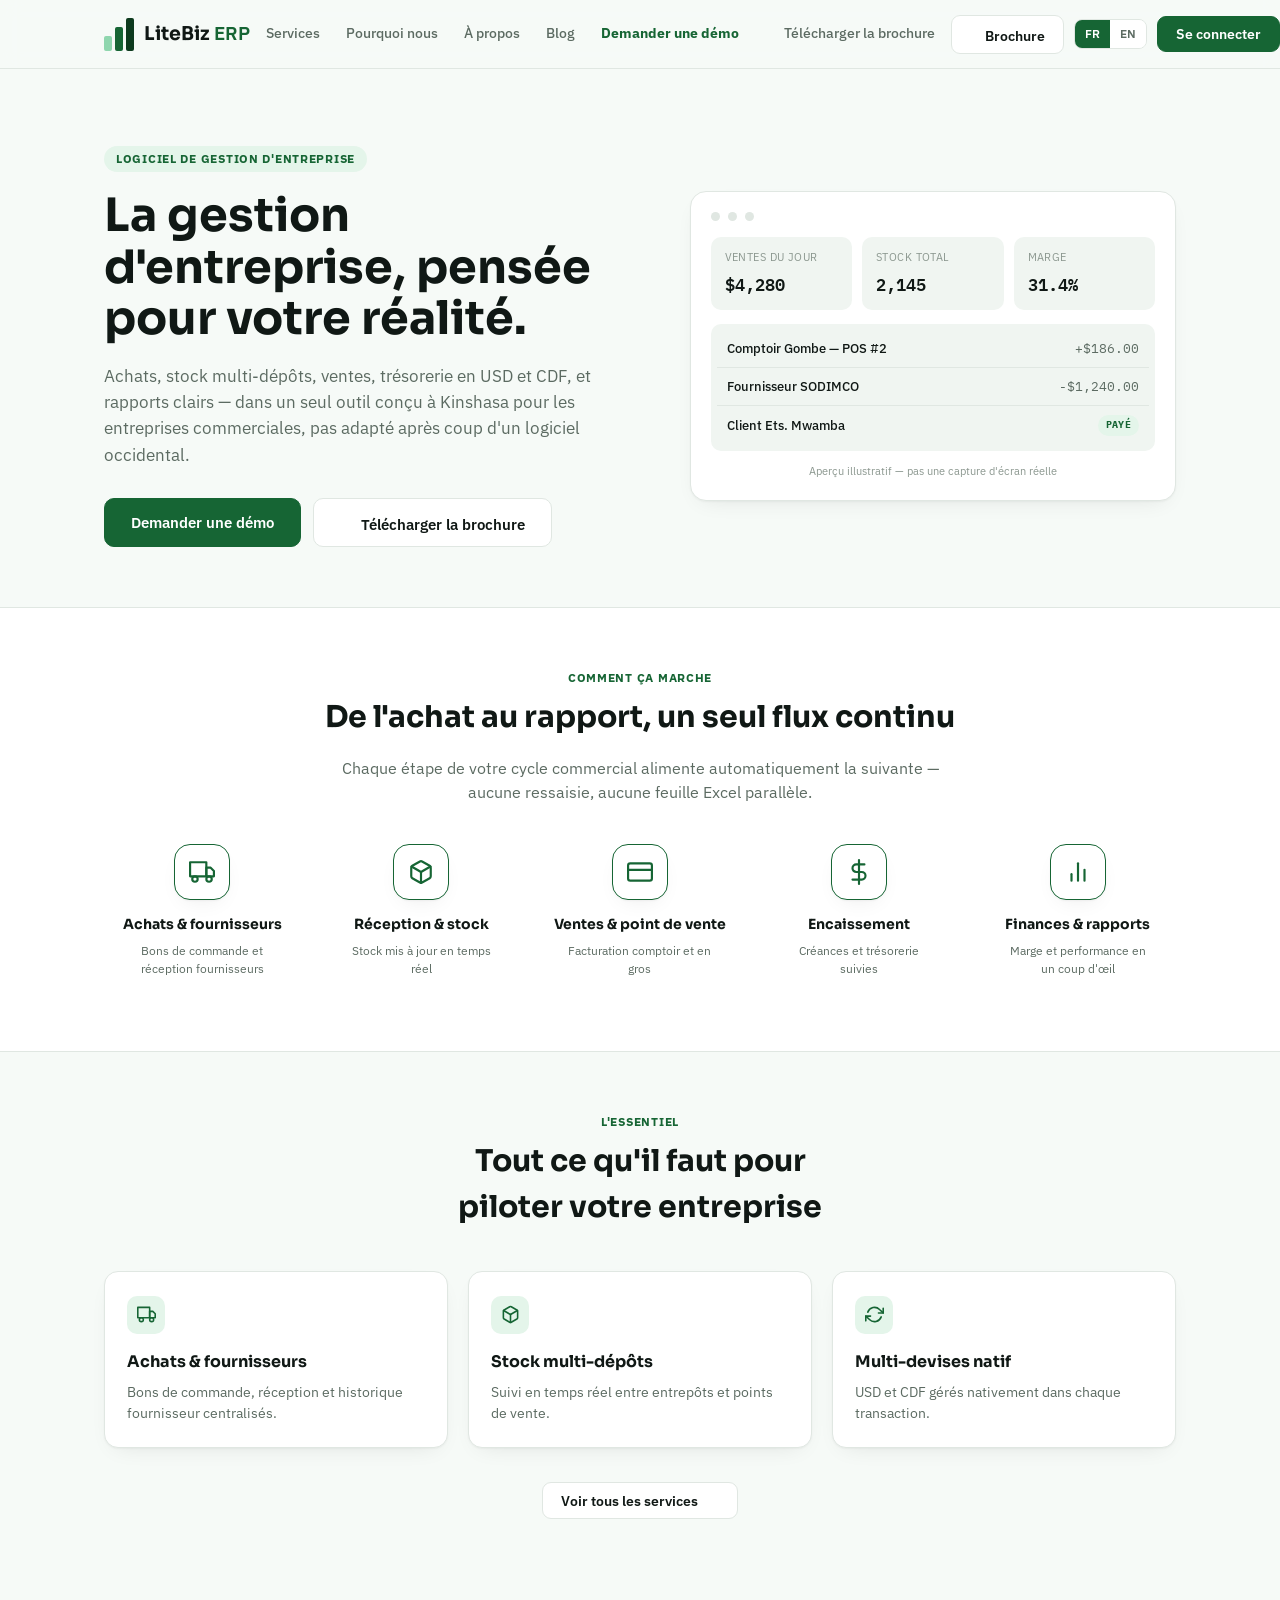
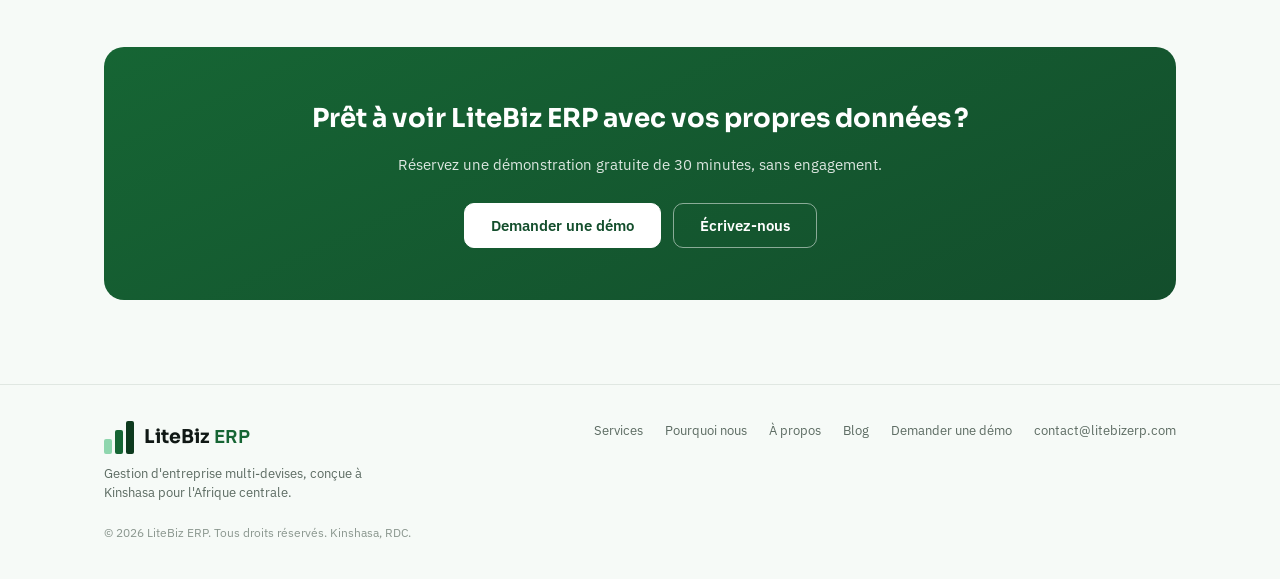
==== index.html @ e2a2ffe8 "Add files via upload" ====
<!doctype html>
<html lang="fr" id="htmlRoot">
<head>
<meta charset="utf-8">
<meta name="viewport" content="width=device-width, initial-scale=1">
<title data-title-fr="LiteBiz ERP — Gestion d'entreprise multi-devises pour l'Afrique centrale" data-title-en="LiteBiz ERP — Multi-Currency Business Management for Central Africa">LiteBiz ERP — Gestion d'entreprise multi-devises pour l'Afrique centrale</title>
<meta name="description" content="LiteBiz ERP réunit achats, stock, ventes, finances multi-devises et rapports dans un seul outil conçu pour les entreprises commerciales d'Afrique centrale.">
<link rel="preconnect" href="https://fonts.googleapis.com">
<link rel="preconnect" href="https://fonts.gstatic.com" crossorigin>
<link rel="stylesheet" href="https://fonts.googleapis.com/css2?family=Sora:wght@600;700;800&family=IBM+Plex+Sans:wght@400;500;600&family=IBM+Plex+Mono:wght@500;600&display=swap">
<link rel="stylesheet" href="styles.css">
<script>window.PAGE_TITLE={fr:"LiteBiz ERP — Gestion d'entreprise multi-devises pour l'Afrique centrale",en:"LiteBiz ERP — Multi-Currency Business Management for Central Africa"};</script>
</head>
<body>
<header>
  <div class="wrap header-inner">
    <a href="index.html" class="logo "><span class="logo-mark"><i></i><i></i><i></i></span><span class="logo-word">LiteBiz<b>ERP</b></span></a>
    <nav class="main-nav" id="mainNav">
      <a href="services.html" class="nav-link"><span data-lang="fr">Services</span><span data-lang="en">Services</span></a>
      <a href="why-us.html" class="nav-link"><span data-lang="fr">Pourquoi nous</span><span data-lang="en">Why us</span></a>
      <a href="about.html" class="nav-link"><span data-lang="fr">À propos</span><span data-lang="en">About</span></a>
      <a href="blog.html" class="nav-link"><span data-lang="fr">Blog</span><span data-lang="en">Blog</span></a>
      <a href="demo.html" class="nav-link nav-demo"><span data-lang="fr">Demander une démo</span><span data-lang="en">Request a demo</span></a>
      <a href="assets/LiteBiz-ERP-Brochure-FR.pdf" data-lang="fr" class="nav-link" download><svg viewBox="0 0 24 24" width="14" height="14" fill="none" stroke-width="2" stroke-linecap="round" stroke-linejoin="round"><path d="M21 15v4a2 2 0 0 1-2 2H5a2 2 0 0 1-2-2v-4"/><polyline points="7 10 12 15 17 10"/><line x1="12" y1="15" x2="12" y2="3"/></svg> Télécharger la brochure</a>
      <a href="assets/LiteBiz-ERP-Brochure-EN.pdf" data-lang="en" class="nav-link" download><svg viewBox="0 0 24 24" width="14" height="14" fill="none" stroke-width="2" stroke-linecap="round" stroke-linejoin="round"><path d="M21 15v4a2 2 0 0 1-2 2H5a2 2 0 0 1-2-2v-4"/><polyline points="7 10 12 15 17 10"/><line x1="12" y1="15" x2="12" y2="3"/></svg> Download brochure</a>
    </nav>
    <div class="header-actions">
      <a href="assets/LiteBiz-ERP-Brochure-FR.pdf" data-lang="fr" class="btn brochure-btn" download title="Télécharger la brochure PDF"><svg viewBox="0 0 24 24" width="15" height="15" fill="none" stroke-width="2" stroke-linecap="round" stroke-linejoin="round"><path d="M21 15v4a2 2 0 0 1-2 2H5a2 2 0 0 1-2-2v-4"/><polyline points="7 10 12 15 17 10"/><line x1="12" y1="15" x2="12" y2="3"/></svg><span>Brochure</span></a>
      <a href="assets/LiteBiz-ERP-Brochure-EN.pdf" data-lang="en" class="btn brochure-btn" download title="Download PDF brochure"><svg viewBox="0 0 24 24" width="15" height="15" fill="none" stroke-width="2" stroke-linecap="round" stroke-linejoin="round"><path d="M21 15v4a2 2 0 0 1-2 2H5a2 2 0 0 1-2-2v-4"/><polyline points="7 10 12 15 17 10"/><line x1="12" y1="15" x2="12" y2="3"/></svg><span>Brochure</span></a>
      <div class="lang-toggle">
        <button id="langFrBtn" onclick="setLang('fr')">FR</button>
        <button id="langEnBtn" onclick="setLang('en')">EN</button>
      </div>
      <a href="https://app.litebizerp.com/login" class="btn btn-primary">
        <span data-lang="fr">Se connecter</span><span data-lang="en">Log in</span>
      </a>
      <button class="menu-btn" id="menuBtn" onclick="toggleMenu()" aria-label="Menu">
        <svg viewBox="0 0 24 24" fill="none" stroke-width="2" stroke-linecap="round"><line x1="3" y1="6" x2="21" y2="6"/><line x1="3" y1="12" x2="21" y2="12"/><line x1="3" y1="18" x2="21" y2="18"/></svg>
      </button>
    </div>
  </div>
</header>
<section class="hero">
  <div class="wrap hero-grid">
    <div>
      <span class="eyebrow"><span data-lang="fr">Logiciel de gestion d'entreprise</span><span data-lang="en">Business management software</span></span>
      <h1><span data-lang="fr">La gestion d'entreprise, pensée pour votre réalité.</span><span data-lang="en">Business management, built for how you actually work.</span></h1>
      <p class="lead">
        <span data-lang="fr">Achats, stock multi-dépôts, ventes, trésorerie en USD et CDF, et rapports clairs — dans un seul outil conçu à Kinshasa pour les entreprises commerciales, pas adapté après coup d'un logiciel occidental.</span>
        <span data-lang="en">Purchasing, multi-location stock, sales, USD/CDF cash flow and clear reporting — in one tool built in Kinshasa for trading businesses, not retrofitted from Western software.</span>
      </p>
      <div class="hero-ctas">
        <a href="demo.html" class="btn btn-primary btn-lg"><span data-lang="fr">Demander une démo</span><span data-lang="en">Request a demo</span></a>
        <a href="assets/LiteBiz-ERP-Brochure-FR.pdf" data-lang="fr" class="btn btn-lg" download><svg viewBox="0 0 24 24" width="17" height="17" fill="none" stroke-width="2" stroke-linecap="round" stroke-linejoin="round"><path d="M21 15v4a2 2 0 0 1-2 2H5a2 2 0 0 1-2-2v-4"/><polyline points="7 10 12 15 17 10"/><line x1="12" y1="15" x2="12" y2="3"/></svg> Télécharger la brochure</a>
        <a href="assets/LiteBiz-ERP-Brochure-EN.pdf" data-lang="en" class="btn btn-lg" download><svg viewBox="0 0 24 24" width="17" height="17" fill="none" stroke-width="2" stroke-linecap="round" stroke-linejoin="round"><path d="M21 15v4a2 2 0 0 1-2 2H5a2 2 0 0 1-2-2v-4"/><polyline points="7 10 12 15 17 10"/><line x1="12" y1="15" x2="12" y2="3"/></svg> Download brochure</a>
      </div>
    </div>
    <div class="panel">
      <div class="panel-topbar"><span class="panel-dot"></span><span class="panel-dot"></span><span class="panel-dot"></span></div>
      <div class="panel-stats">
        <div class="panel-stat"><div class="label"><span data-lang="fr">Ventes du jour</span><span data-lang="en">Today's sales</span></div><div class="value">$4,280</div></div>
        <div class="panel-stat"><div class="label"><span data-lang="fr">Stock total</span><span data-lang="en">Total stock</span></div><div class="value">2,145</div></div>
        <div class="panel-stat"><div class="label"><span data-lang="fr">Marge</span><span data-lang="en">Margin</span></div><div class="value">31.4%</div></div>
      </div>
      <div class="panel-rows">
        <div class="panel-row"><span class="name">Comptoir Gombe — POS #2</span><span class="amt">+$186.00</span></div>
        <div class="panel-row"><span class="name">Fournisseur SODIMCO</span><span class="amt">-$1,240.00</span></div>
        <div class="panel-row"><span class="name">Client Ets. Mwamba</span><span class="amt pill ok">Payé</span></div>
      </div>
      <div class="panel-caption"><span data-lang="fr">Aperçu illustratif — pas une capture d'écran réelle</span><span data-lang="en">Illustrative preview — not an actual screenshot</span></div>
    </div>
  </div>
</section>
<section style="background:var(--surface);border-block:1px solid var(--border);">
  <div class="wrap">
    <div class="section-head center">
      <div class="section-eyebrow"><span data-lang="fr">Comment ça marche</span><span data-lang="en">How it works</span></div>
      <h2><span data-lang="fr">De l'achat au rapport, un seul flux continu</span><span data-lang="en">From purchase to report, one continuous flow</span></h2>
      <p><span data-lang="fr">Chaque étape de votre cycle commercial alimente automatiquement la suivante — aucune ressaisie, aucune feuille Excel parallèle.</span><span data-lang="en">Every step of your trading cycle feeds the next automatically — no re-keying, no parallel spreadsheet.</span></p>
    </div>
    <div class="flow">
      <div class="flow-step">
      <div class="flow-badge"><svg viewBox="0 0 24 24" width="24" height="24" fill="none" stroke-width="2" stroke-linecap="round" stroke-linejoin="round"><rect x="1" y="3" width="15" height="13"/><polygon points="16 8 20 8 23 11 23 16 16 16 16 8"/><circle cx="5.5" cy="18.5" r="2.5"/><circle cx="18.5" cy="18.5" r="2.5"/></svg></div>
      <h4><span data-lang="fr">Achats &amp; fournisseurs</span><span data-lang="en">Purchasing &amp; suppliers</span></h4>
      <p><span data-lang="fr">Bons de commande et réception fournisseurs</span><span data-lang="en">Purchase orders and supplier receiving</span></p>
    </div><div class="flow-arrow"><svg viewBox="0 0 24 24" width="22" height="22" fill="none" stroke-width="2" stroke-linecap="round" stroke-linejoin="round"><line x1="5" y1="12" x2="19" y2="12"/><polyline points="12 5 19 12 12 19"/></svg></div><div class="flow-step">
      <div class="flow-badge"><svg viewBox="0 0 24 24" width="24" height="24" fill="none" stroke-width="2" stroke-linecap="round" stroke-linejoin="round"><path d="M21 16V8a2 2 0 0 0-1-1.73l-7-4a2 2 0 0 0-2 0l-7 4A2 2 0 0 0 3 8v8a2 2 0 0 0 1 1.73l7 4a2 2 0 0 0 2 0l7-4A2 2 0 0 0 21 16z"/><polyline points="3.27 6.96 12 12.01 20.73 6.96"/><line x1="12" y1="22.08" x2="12" y2="12"/></svg></div>
      <h4><span data-lang="fr">Réception &amp; stock</span><span data-lang="en">Receiving &amp; stock</span></h4>
      <p><span data-lang="fr">Stock mis à jour en temps réel</span><span data-lang="en">Stock updated in real time</span></p>
    </div><div class="flow-arrow"><svg viewBox="0 0 24 24" width="22" height="22" fill="none" stroke-width="2" stroke-linecap="round" stroke-linejoin="round"><line x1="5" y1="12" x2="19" y2="12"/><polyline points="12 5 19 12 12 19"/></svg></div><div class="flow-step">
      <div class="flow-badge"><svg viewBox="0 0 24 24" width="24" height="24" fill="none" stroke-width="2" stroke-linecap="round" stroke-linejoin="round"><rect x="1" y="4" width="22" height="16" rx="2" ry="2"/><line x1="1" y1="10" x2="23" y2="10"/></svg></div>
      <h4><span data-lang="fr">Ventes &amp; point de vente</span><span data-lang="en">Sales &amp; point of sale</span></h4>
      <p><span data-lang="fr">Facturation comptoir et en gros</span><span data-lang="en">Counter and wholesale invoicing</span></p>
    </div><div class="flow-arrow"><svg viewBox="0 0 24 24" width="22" height="22" fill="none" stroke-width="2" stroke-linecap="round" stroke-linejoin="round"><line x1="5" y1="12" x2="19" y2="12"/><polyline points="12 5 19 12 12 19"/></svg></div><div class="flow-step">
      <div class="flow-badge"><svg viewBox="0 0 24 24" width="24" height="24" fill="none" stroke-width="2" stroke-linecap="round" stroke-linejoin="round"><line x1="12" y1="1" x2="12" y2="23"/><path d="M17 5H9.5a3.5 3.5 0 0 0 0 7h5a3.5 3.5 0 0 1 0 7H6"/></svg></div>
      <h4><span data-lang="fr">Encaissement</span><span data-lang="en">Getting paid</span></h4>
      <p><span data-lang="fr">Créances et trésorerie suivies</span><span data-lang="en">Receivables and cash tracked</span></p>
    </div><div class="flow-arrow"><svg viewBox="0 0 24 24" width="22" height="22" fill="none" stroke-width="2" stroke-linecap="round" stroke-linejoin="round"><line x1="5" y1="12" x2="19" y2="12"/><polyline points="12 5 19 12 12 19"/></svg></div><div class="flow-step">
      <div class="flow-badge"><svg viewBox="0 0 24 24" width="24" height="24" fill="none" stroke-width="2" stroke-linecap="round" stroke-linejoin="round"><line x1="18" y1="20" x2="18" y2="10"/><line x1="12" y1="20" x2="12" y2="4"/><line x1="6" y1="20" x2="6" y2="14"/></svg></div>
      <h4><span data-lang="fr">Finances &amp; rapports</span><span data-lang="en">Finance &amp; reporting</span></h4>
      <p><span data-lang="fr">Marge et performance en un coup d'œil</span><span data-lang="en">Margin and performance at a glance</span></p>
    </div>
    </div>
  </div>
</section>
<section>
  <div class="wrap">
    <div class="section-head center">
      <div class="section-eyebrow"><span data-lang="fr">L'essentiel</span><span data-lang="en">The essentials</span></div>
      <h2><span data-lang="fr">Tout ce qu'il faut pour piloter votre entreprise</span><span data-lang="en">Everything you need to run your business</span></h2>
    </div>
    <div class="feature-grid">
      <div class="feature-card">
        <div class="feature-icon"><svg viewBox="0 0 24 24" width="19" height="19" fill="none" stroke-width="2" stroke-linecap="round" stroke-linejoin="round"><rect x="1" y="3" width="15" height="13"/><polygon points="16 8 20 8 23 11 23 16 16 16 16 8"/><circle cx="5.5" cy="18.5" r="2.5"/><circle cx="18.5" cy="18.5" r="2.5"/></svg></div>
        <h3><span data-lang="fr">Achats &amp; fournisseurs</span><span data-lang="en">Purchasing &amp; suppliers</span></h3>
        <p><span data-lang="fr">Bons de commande, réception et historique fournisseur centralisés.</span><span data-lang="en">Purchase orders, receiving and supplier history in one place.</span></p>
      </div>
      <div class="feature-card">
        <div class="feature-icon"><svg viewBox="0 0 24 24" width="19" height="19" fill="none" stroke-width="2" stroke-linecap="round" stroke-linejoin="round"><path d="M21 16V8a2 2 0 0 0-1-1.73l-7-4a2 2 0 0 0-2 0l-7 4A2 2 0 0 0 3 8v8a2 2 0 0 0 1 1.73l7 4a2 2 0 0 0 2 0l7-4A2 2 0 0 0 21 16z"/><polyline points="3.27 6.96 12 12.01 20.73 6.96"/><line x1="12" y1="22.08" x2="12" y2="12"/></svg></div>
        <h3><span data-lang="fr">Stock multi-dépôts</span><span data-lang="en">Multi-location inventory</span></h3>
        <p><span data-lang="fr">Suivi en temps réel entre entrepôts et points de vente.</span><span data-lang="en">Real-time tracking across warehouses and outlets.</span></p>
      </div>
      <div class="feature-card">
        <div class="feature-icon"><svg viewBox="0 0 24 24" width="19" height="19" fill="none" stroke-width="2" stroke-linecap="round" stroke-linejoin="round"><polyline points="23 4 23 10 17 10"/><polyline points="1 20 1 14 7 14"/><path d="M3.51 9a9 9 0 0 1 14.85-3.36L23 10M1 14l4.64 4.36A9 9 0 0 0 20.49 15"/></svg></div>
        <h3><span data-lang="fr">Multi-devises natif</span><span data-lang="en">Native multi-currency</span></h3>
        <p><span data-lang="fr">USD et CDF gérés nativement dans chaque transaction.</span><span data-lang="en">USD and CDF handled natively in every transaction.</span></p>
      </div>
    </div>
    <div style="text-align:center;margin-top:34px;">
      <a href="services.html" class="btn"><span data-lang="fr">Voir tous les services</span><span data-lang="en">See all services</span> <svg viewBox="0 0 24 24" width="15" height="15" fill="none" stroke-width="2.2" stroke-linecap="round" stroke-linejoin="round"><line x1="5" y1="12" x2="19" y2="12"/><polyline points="12 5 19 12 12 19"/></svg></a>
    </div>
  </div>
</section><section>
  <div class="wrap">
    <div class="cta-band">
      <h2><span data-lang="fr">Prêt à voir LiteBiz ERP avec vos propres données ?</span><span data-lang="en">Ready to see LiteBiz ERP with your own data?</span></h2>
      <p><span data-lang="fr">Réservez une démonstration gratuite de 30 minutes, sans engagement.</span><span data-lang="en">Book a free, no-obligation 30-minute demo.</span></p>
      <div class="cta-actions">
        <a href="demo.html" class="btn btn-lg"><span data-lang="fr">Demander une démo</span><span data-lang="en">Request a demo</span></a>
        <a href="mailto:contact@litebizerp.com" class="btn btn-lg btn-ghost"><span data-lang="fr">Écrivez-nous</span><span data-lang="en">Email us</span></a>
      </div>
    </div>
  </div>
</section><footer>
  <div class="wrap footer-inner">
    <div style="display:flex;flex-direction:column;gap:10px;max-width:260px;">
      <a href="index.html" class="logo "><span class="logo-mark"><i></i><i></i><i></i></span><span class="logo-word">LiteBiz<b>ERP</b></span></a>
      <p style="font-size:12.5px;color:var(--text-muted);margin:0;">
        <span data-lang="fr">Gestion d'entreprise multi-devises, conçue à Kinshasa pour l'Afrique centrale.</span>
        <span data-lang="en">Multi-currency business management, built in Kinshasa for Central Africa.</span>
      </p>
    </div>
    <div class="footer-links">
      <a href="services.html"><span data-lang="fr">Services</span><span data-lang="en">Services</span></a>
      <a href="why-us.html"><span data-lang="fr">Pourquoi nous</span><span data-lang="en">Why us</span></a>
      <a href="about.html"><span data-lang="fr">À propos</span><span data-lang="en">About</span></a>
      <a href="blog.html">Blog</a>
      <a href="demo.html"><span data-lang="fr">Demander une démo</span><span data-lang="en">Request a demo</span></a>
      <a href="mailto:contact@litebizerp.com">contact@litebizerp.com</a>
    </div>
  </div>
  <div class="wrap" style="margin-top:22px;">
    <div class="footer-copy">
      <span data-lang="fr">&copy; <span class="js-year"></span> LiteBiz ERP. Tous droits réservés. Kinshasa, RDC.</span>
      <span data-lang="en">&copy; <span class="js-year"></span> LiteBiz ERP. All rights reserved. Kinshasa, DRC.</span>
    </div>
  </div>
</footer><script src="site.js"></script>
</body>
</html>
---- styles.css ----
:root{
  --bg:#f6faf7; --surface:#ffffff; --surface-2:#f0f5f1; --border:#e0e7e2;
  --text:#101815; --text-muted:#5c6b62; --text-faint:#8b978f;
  --accent:#166534; --accent-strong:#134e2c; --accent-soft:#e4f5ea; --accent-soft-text:#166534;
  --shadow: 0 1px 2px rgba(16,24,21,.04), 0 8px 24px -12px rgba(16,24,21,.12);
  --header-h:68px;
}
@media (prefers-color-scheme: dark){
  :root:not([data-theme="light"]){
    --bg:#0b1210; --surface:#121c18; --surface-2:#16211c; --border:#233029;
    --text:#e9f0ec; --text-muted:#9fb2a8; --text-faint:#6c7d74;
    --accent:#3fb573; --accent-strong:#5fca8b; --accent-soft:#17301f; --accent-soft-text:#6fd79a;
    --shadow: 0 1px 2px rgba(0,0,0,.3), 0 8px 24px -12px rgba(0,0,0,.5);
  }
}
*{box-sizing:border-box;}
html,body{margin:0;padding:0;}
body{background:var(--bg);color:var(--text);font-family:'IBM Plex Sans',system-ui,-apple-system,sans-serif;-webkit-font-smoothing:antialiased;line-height:1.55;}
a{color:inherit;}
img{max-width:100%;}
.wrap{max-width:1120px;margin:0 auto;padding-inline:24px;}
.wrap-narrow{max-width:760px;margin:0 auto;padding-inline:24px;}
h1,h2,h3,h4{font-family:'Sora',sans-serif;margin:0;}
html [data-lang]{display:none;}
html[lang="fr"] [data-lang="fr"]{display:revert;}
html[lang="en"] [data-lang="en"]{display:revert;}

/* ---- logo ---- */
.logo{display:flex;align-items:center;gap:10px;text-decoration:none;flex:none;}
.logo-mark{display:flex;align-items:flex-end;gap:3px;flex:none;}
.logo-mark i{display:block;width:8px;border-radius:2px;}
.logo-mark i:nth-child(1){height:15px;background:#8fd6ae;}
.logo-mark i:nth-child(2){height:24px;background:var(--accent);}
.logo-mark i:nth-child(3){height:33px;background:#0d3a1e;}
.logo-word{font-family:'Sora',sans-serif;font-weight:700;font-size:19px;color:var(--text);white-space:nowrap;}
.logo-word b{font-family:'IBM Plex Sans',sans-serif;font-weight:600;color:var(--accent);margin-left:4px;}

/* ---- header / nav ---- */
header{position:sticky;top:0;z-index:50;background:color-mix(in srgb, var(--bg) 88%, transparent);backdrop-filter:blur(10px);border-bottom:1px solid var(--border);}
.header-inner{display:flex;align-items:center;justify-content:space-between;gap:16px;height:var(--header-h);}
nav.main-nav{display:flex;align-items:center;gap:26px;}
nav.main-nav a.nav-link{font-size:14px;font-weight:500;color:var(--text-muted);text-decoration:none;white-space:nowrap;}
nav.main-nav a.nav-link:hover,nav.main-nav a.nav-link.current{color:var(--text);}
nav.main-nav a.nav-demo{font-weight:700;color:var(--accent);}
nav.main-nav a.nav-demo:hover{color:var(--accent-strong);}
nav.main-nav a.nav-link svg{vertical-align:-3px;margin-right:2px;}
.header-actions{display:flex;align-items:center;gap:10px;flex:none;}
.lang-toggle{display:flex;border:1px solid var(--border);border-radius:8px;overflow:hidden;flex:none;}
.lang-toggle button{border:none;background:var(--surface);color:var(--text-muted);font:600 12px/1 'IBM Plex Sans',sans-serif;padding:8px 10px;cursor:pointer;}
.lang-toggle button.active{background:var(--accent);color:#fff;}
.btn{display:inline-flex;align-items:center;justify-content:center;gap:6px;padding:10px 18px;border-radius:9px;font:600 14px/1 'IBM Plex Sans',sans-serif;text-decoration:none;border:1px solid var(--border);color:var(--text);background:var(--surface);cursor:pointer;white-space:nowrap;}
.btn:hover{background:var(--surface-2);}
.btn-primary{background:var(--accent);border-color:var(--accent);color:#fff;}
.btn-primary:hover{background:var(--accent-strong);}
.btn-lg{padding:14px 26px;font-size:15px;border-radius:10px;}
.menu-btn{display:none;border:1px solid var(--border);background:var(--surface);border-radius:8px;width:38px;height:38px;align-items:center;justify-content:center;cursor:pointer;flex:none;}
.menu-btn svg{width:18px;height:18px;stroke:var(--text);}
@media (max-width:900px){
  nav.main-nav{display:none;position:absolute;top:var(--header-h);left:0;right:0;background:var(--surface);border-bottom:1px solid var(--border);flex-direction:column;align-items:flex-start;gap:2px;padding:10px 24px 16px;box-shadow:var(--shadow);z-index:49;}
  nav.main-nav.open{display:flex;}
  nav.main-nav a.nav-link{padding:10px 0;width:100%;}
  .menu-btn{display:flex;}
  .header-inner{gap:8px;}
  .header-actions{gap:6px;}
  .header-actions.header-actions .brochure-btn{display:none !important;}
  .header-actions .btn-primary{padding:9px 10px;font-size:12.5px;}
  .lang-toggle button{padding:8px 7px;font-size:11px;}
}
@media (max-width:400px){
  .logo-word{font-size:15px;}
  .wrap,.wrap-narrow{padding-inline:16px;}
}

/* ---- generic page header band ---- */
.page-hero{padding-block:56px 44px;border-bottom:1px solid var(--border);background:var(--surface);}
.page-hero .eyebrow{margin-bottom:14px;}
.page-hero h1{font-size:36px;font-weight:700;line-height:1.15;margin-bottom:14px;text-wrap:balance;}
.page-hero p.lead{font-size:16px;color:var(--text-muted);max-width:640px;}

.eyebrow{display:inline-flex;align-items:center;gap:7px;font:700 12px/1 'IBM Plex Sans',sans-serif;letter-spacing:.06em;text-transform:uppercase;color:var(--accent);background:var(--accent-soft);padding:7px 12px;border-radius:20px;}

/* ---- hero (home) ---- */
.hero{padding-block:76px 60px;}
.hero-grid{display:grid;grid-template-columns:1.05fr 0.95fr;gap:48px;align-items:center;}
@media (max-width:860px){ .hero-grid{grid-template-columns:1fr;} }
.hero h1{font-size:46px;line-height:1.12;font-weight:700;color:var(--text);text-wrap:balance;margin:18px 0;}
.hero p.lead{font-size:17px;color:var(--text-muted);max-width:520px;margin-bottom:30px;}
.hero-ctas{display:flex;gap:12px;flex-wrap:wrap;}
@media (max-width:520px){ .hero h1{font-size:32px;} }

.panel{background:var(--surface);border:1px solid var(--border);border-radius:16px;box-shadow:var(--shadow);padding:20px;}
.panel-topbar{display:flex;align-items:center;gap:8px;margin-bottom:16px;}
.panel-dot{width:9px;height:9px;border-radius:50%;background:var(--border);}
.panel-stats{display:grid;grid-template-columns:repeat(3,1fr);gap:10px;margin-bottom:14px;}
.panel-stat{background:var(--surface-2);border-radius:10px;padding:12px 14px;}
.panel-stat .label{font-size:10.5px;color:var(--text-faint);text-transform:uppercase;letter-spacing:.04em;margin-bottom:6px;}
.panel-stat .value{font-family:'IBM Plex Mono',monospace;font-size:17px;font-weight:600;color:var(--text);}
.panel-rows{background:var(--surface-2);border-radius:10px;padding:6px;}
.panel-row{display:flex;align-items:center;justify-content:space-between;padding:9px 10px;font-size:12.5px;}
.panel-row + .panel-row{border-top:1px solid var(--border);}
.panel-row .name{color:var(--text);font-weight:500;}
.panel-row .amt{font-family:'IBM Plex Mono',monospace;color:var(--text-muted);}
.pill{font-size:9.5px;font-weight:700;letter-spacing:.03em;text-transform:uppercase;padding:3px 8px;border-radius:20px;}
.pill.ok{background:var(--accent-soft);color:var(--accent-soft-text);}
.panel-caption{margin-top:12px;font-size:11px;color:var(--text-faint);text-align:center;}

/* ---- sections ---- */
section{padding-block:64px;}
.section-head{max-width:640px;margin-bottom:40px;}
.section-head.center{margin-inline:auto;text-align:center;}
.section-eyebrow{font:700 12px/1 'IBM Plex Sans',sans-serif;letter-spacing:.06em;text-transform:uppercase;color:var(--accent);margin-bottom:10px;}
.section-head h2{font-size:30px;font-weight:700;margin-bottom:12px;text-wrap:balance;}
.section-head p{font-size:15.5px;color:var(--text-muted);}

.feature-grid{display:grid;grid-template-columns:repeat(3,1fr);gap:20px;}
@media (max-width:860px){ .feature-grid{grid-template-columns:repeat(2,1fr);} }
@media (max-width:560px){ .feature-grid{grid-template-columns:1fr;} }
.feature-card{background:var(--surface);border:1px solid var(--border);border-radius:14px;padding:24px 22px;box-shadow:var(--shadow);}
.feature-icon{width:38px;height:38px;border-radius:10px;background:var(--accent-soft);display:flex;align-items:center;justify-content:center;margin-bottom:16px;}
.feature-icon svg{width:19px;height:19px;stroke:var(--accent);}
.feature-card h3{font-size:16px;font-weight:700;margin-bottom:7px;}
.feature-card p{font-size:13.5px;color:var(--text-muted);margin:0;}

.why-grid{display:grid;grid-template-columns:repeat(3,1fr);gap:32px;}
@media (max-width:760px){ .why-grid{grid-template-columns:1fr;} }
.why-item .num{font-family:'IBM Plex Mono',monospace;font-size:12px;font-weight:600;color:var(--accent);margin-bottom:10px;}
.why-item h3{font-size:17px;font-weight:700;margin-bottom:8px;}
.why-item p{font-size:13.5px;color:var(--text-muted);margin:0;}

.steps{display:grid;grid-template-columns:repeat(3,1fr);gap:24px;}
@media (max-width:760px){ .steps{grid-template-columns:1fr;} }
.step .step-num{width:32px;height:32px;border-radius:9px;background:var(--accent);color:#fff;font:700 14px/32px 'Sora',sans-serif;text-align:center;margin-bottom:16px;}
.step h3{font-size:15.5px;font-weight:700;margin-bottom:6px;}
.step p{font-size:13.5px;color:var(--text-muted);margin:0;}

.cta-band{background:linear-gradient(155deg, var(--accent), var(--accent-strong));border-radius:20px;padding:52px 48px;text-align:center;color:#fff;}
.cta-band h2{color:#fff;font-size:26px;margin-bottom:10px;}
.cta-band p{color:rgba(255,255,255,.85);font-size:14.5px;margin-bottom:26px;}
.cta-band .btn{background:#fff;color:var(--accent-strong);border-color:#fff;}
.cta-band .btn:hover{background:var(--accent-soft);}
.cta-band .btn.btn-ghost{background:transparent;color:#fff;border-color:rgba(255,255,255,.5);}
.cta-band .btn.btn-ghost:hover{background:rgba(255,255,255,.12);}
.cta-actions{display:flex;gap:12px;justify-content:center;flex-wrap:wrap;}

/* ---- flowchart ("what we do") ---- */
.flow{display:flex;align-items:stretch;gap:0;overflow-x:auto;padding-bottom:8px;}
.flow-step{flex:1 1 0;min-width:168px;display:flex;flex-direction:column;align-items:center;text-align:center;position:relative;padding:0 10px;}
.flow-badge{width:56px;height:56px;border-radius:16px;background:var(--surface);border:1.5px solid var(--accent);display:flex;align-items:center;justify-content:center;margin-bottom:14px;box-shadow:var(--shadow);flex:none;}
.flow-badge svg{width:26px;height:26px;stroke:var(--accent);}
.flow-step h4{font-size:14px;font-weight:700;margin-bottom:6px;}
.flow-step p{font-size:12px;color:var(--text-muted);margin:0;max-width:150px;}
.flow-arrow{flex:none;display:flex;align-items:center;padding-top:28px;color:var(--text-faint);}
.flow-arrow svg{width:22px;height:14px;}
@media (max-width:860px){
  .flow{flex-direction:column;align-items:stretch;}
  .flow-step{flex-direction:row;text-align:left;align-items:flex-start;min-width:0;padding:14px 0;gap:14px;}
  .flow-badge{margin-bottom:0;}
  .flow-step p{max-width:none;}
  .flow-arrow{padding-top:0;padding-left:27px;transform:rotate(90deg);height:16px;}
}

/* ---- blog ---- */
.blog-grid{display:grid;grid-template-columns:repeat(3,1fr);gap:22px;}
@media (max-width:860px){ .blog-grid{grid-template-columns:repeat(2,1fr);} }
@media (max-width:600px){ .blog-grid{grid-template-columns:1fr;} }
.blog-card{display:flex;flex-direction:column;background:var(--surface);border:1px solid var(--border);border-radius:14px;overflow:hidden;box-shadow:var(--shadow);text-decoration:none;color:var(--text);}
.blog-card:hover{border-color:var(--accent);}
.blog-cover{height:132px;background:linear-gradient(155deg, var(--accent-soft), var(--surface-2));display:flex;align-items:center;justify-content:center;flex:none;}
.blog-cover svg{width:34px;height:34px;stroke:var(--accent);}
.blog-card-body{padding:20px;display:flex;flex-direction:column;gap:8px;flex-grow:1;}
.blog-tag{font:700 10.5px/1 'IBM Plex Sans',sans-serif;letter-spacing:.05em;text-transform:uppercase;color:var(--accent);}
.blog-card h3{font-size:16px;font-weight:700;line-height:1.35;}
.blog-card p{font-size:13px;color:var(--text-muted);margin:0;flex-grow:1;}
.blog-meta{font-size:11.5px;color:var(--text-faint);margin-top:6px;}
.blog-card.featured{grid-column:1 / -1;flex-direction:row;}
.blog-card.featured .blog-cover{height:auto;width:38%;}
.blog-card.featured .blog-card-body{padding:28px;}
.blog-card.featured h3{font-size:22px;}
@media (max-width:700px){ .blog-card.featured{flex-direction:column;} .blog-card.featured .blog-cover{width:auto;height:132px;} }

/* ---- article (blog post) ---- */
article.post{padding-block:52px 72px;}
.post-meta{display:flex;align-items:center;gap:10px;font-size:12.5px;color:var(--text-faint);margin-bottom:16px;}
.post h1{font-size:34px;font-weight:700;line-height:1.2;margin-bottom:18px;text-wrap:balance;}
.post .post-lead{font-size:16.5px;color:var(--text-muted);margin-bottom:32px;}
.post .post-body{font-size:15.5px;color:var(--text);max-width:720px;}
.post .post-body h2{font-size:21px;margin:34px 0 12px;}
.post .post-body p{margin:0 0 16px;}
.post .post-body ul{margin:0 0 16px;padding-left:20px;}
.post .post-body li{margin-bottom:8px;}
.post .post-body strong{color:var(--text);}
.post-cover{height:220px;border-radius:16px;background:linear-gradient(155deg, var(--accent-soft), var(--surface-2));display:flex;align-items:center;justify-content:center;margin-bottom:36px;}
.post-cover svg{width:52px;height:52px;stroke:var(--accent);}
.post-back{display:inline-flex;align-items:center;gap:6px;font-size:13px;font-weight:600;color:var(--text-muted);text-decoration:none;margin-bottom:22px;}
.post-back:hover{color:var(--accent);}

/* ---- about / why-us page blocks ---- */
.story-grid{display:grid;grid-template-columns:1fr 1fr;gap:48px;align-items:center;}
@media (max-width:860px){ .story-grid{grid-template-columns:1fr;} }
.story-grid p{font-size:15.5px;color:var(--text-muted);margin:0 0 14px;}
.story-grid p strong{color:var(--text);}
.value-list{display:flex;flex-direction:column;gap:0;}
.value-item{display:flex;gap:16px;padding-block:20px;border-top:1px solid var(--border);}
.value-item:first-child{border-top:none;}
.value-num{font-family:'IBM Plex Mono',monospace;font-size:13px;color:var(--accent);flex:none;padding-top:2px;}
.value-item h3{font-size:16px;font-weight:700;margin-bottom:5px;}
.value-item p{font-size:13.5px;color:var(--text-muted);margin:0;}

.quote-block{background:var(--surface);border:1px solid var(--border);border-left:3px solid var(--accent);border-radius:12px;padding:26px 28px;box-shadow:var(--shadow);}
.quote-block p{font-size:16px;font-style:italic;color:var(--text);margin:0 0 12px;}
.quote-block .who{font-size:12.5px;color:var(--text-muted);font-style:normal;}

footer{border-top:1px solid var(--border);padding-block:36px;margin-top:20px;}
.footer-inner{display:flex;align-items:flex-start;justify-content:space-between;gap:24px;flex-wrap:wrap;}
.footer-links{display:flex;gap:22px;flex-wrap:wrap;}
.footer-links a{font-size:13px;color:var(--text-muted);text-decoration:none;}
.footer-links a:hover{color:var(--text);}
.footer-copy{font-size:12px;color:var(--text-faint);}
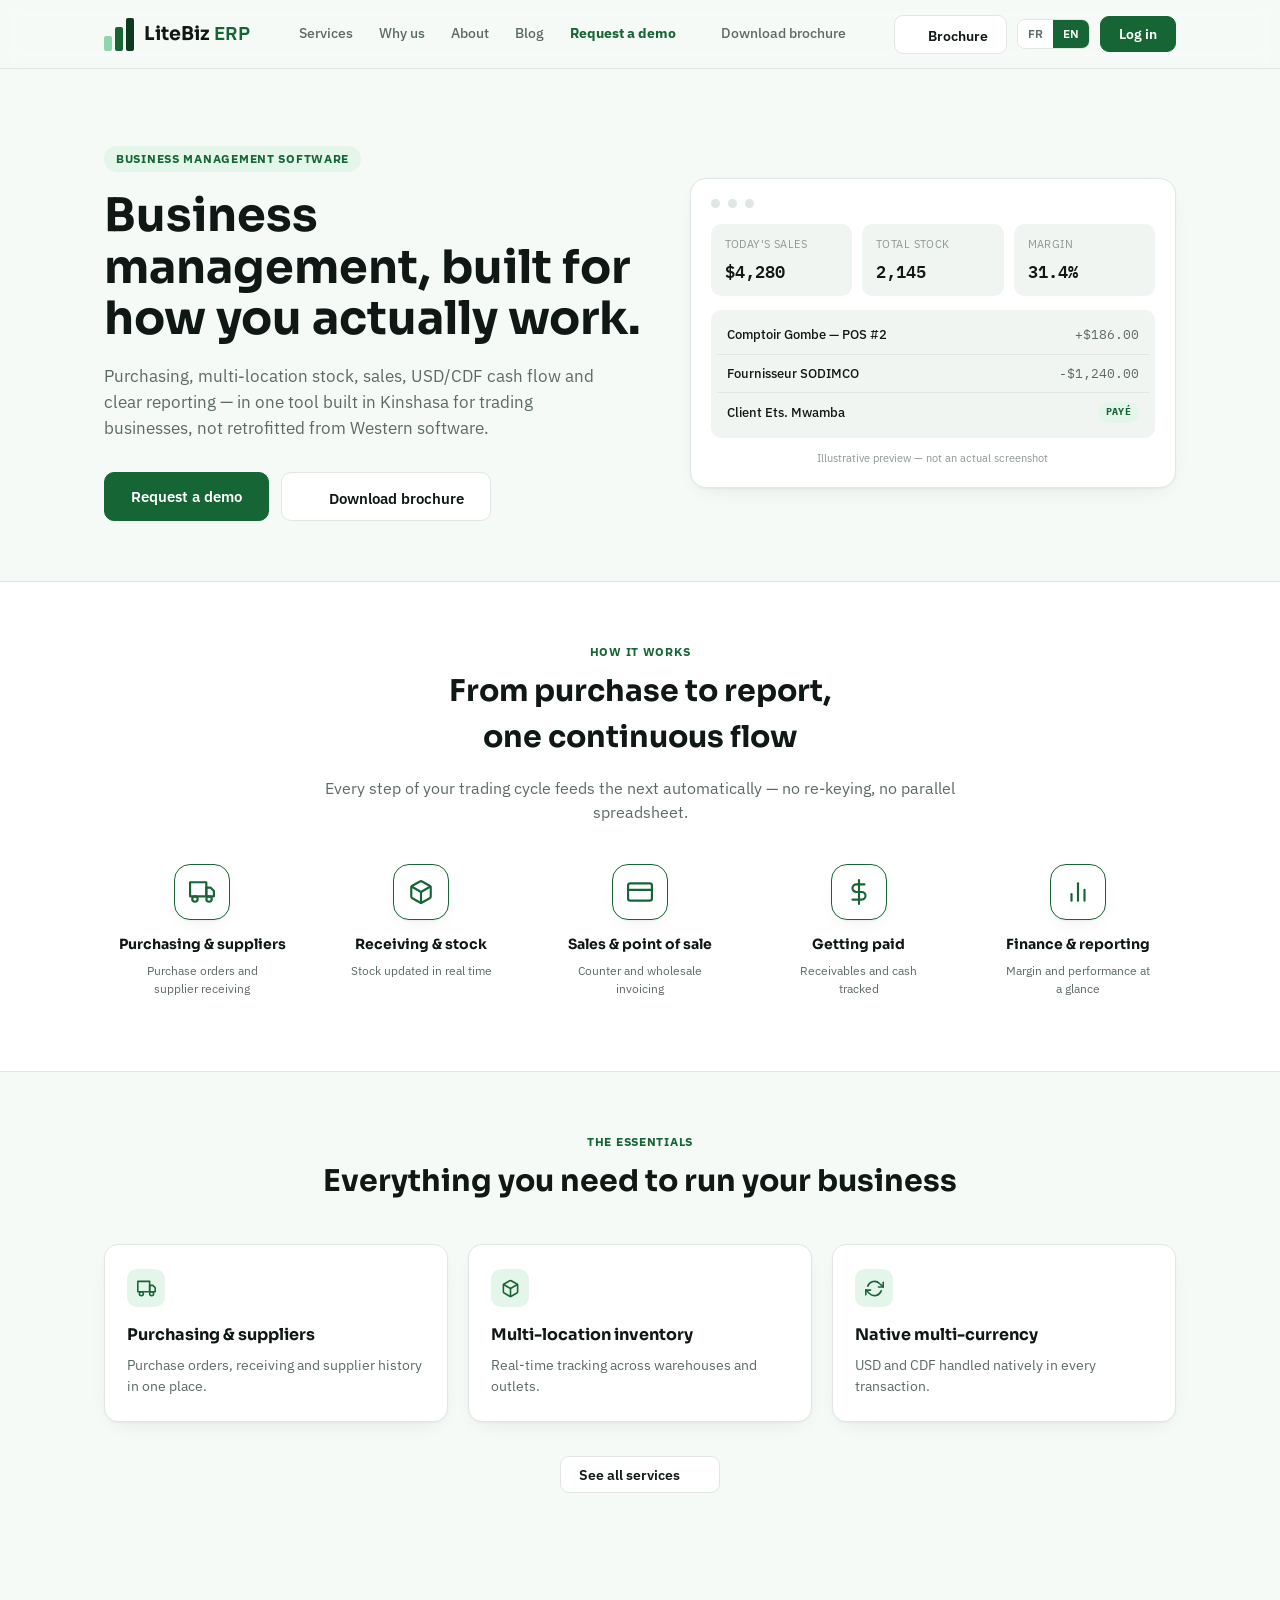
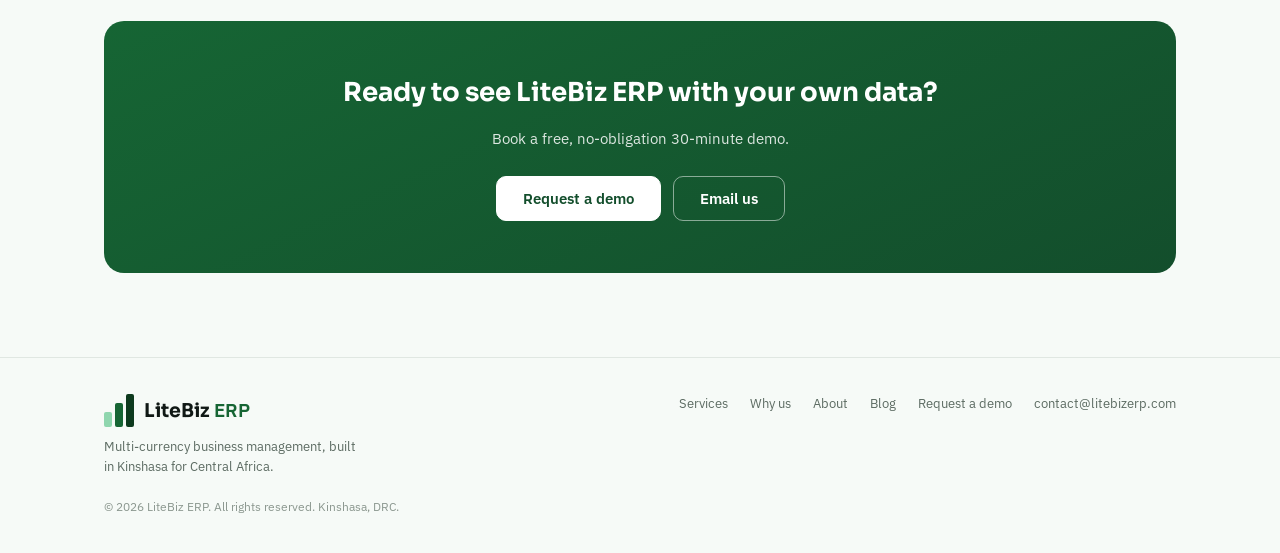
==== commit 07d976f6: "Add files via upload" ====
--- a/index.html
+++ b/index.html
@@ -1,8 +1,9 @@
 <!doctype html>
-<html lang="fr" id="htmlRoot">
+<html lang="en" id="htmlRoot">
 <head>
 <meta charset="utf-8">
 <meta name="viewport" content="width=device-width, initial-scale=1">
+<script>try{var l=localStorage.getItem('litebiz_lang');if(l==='fr'||l==='en')document.documentElement.setAttribute('lang',l);}catch(e){}</script>
 <title data-title-fr="LiteBiz ERP — Gestion d'entreprise multi-devises pour l'Afrique centrale" data-title-en="LiteBiz ERP — Multi-Currency Business Management for Central Africa">LiteBiz ERP — Gestion d'entreprise multi-devises pour l'Afrique centrale</title>
 <meta name="description" content="LiteBiz ERP réunit achats, stock, ventes, finances multi-devises et rapports dans un seul outil conçu pour les entreprises commerciales d'Afrique centrale.">
 <link rel="preconnect" href="https://fonts.googleapis.com">
